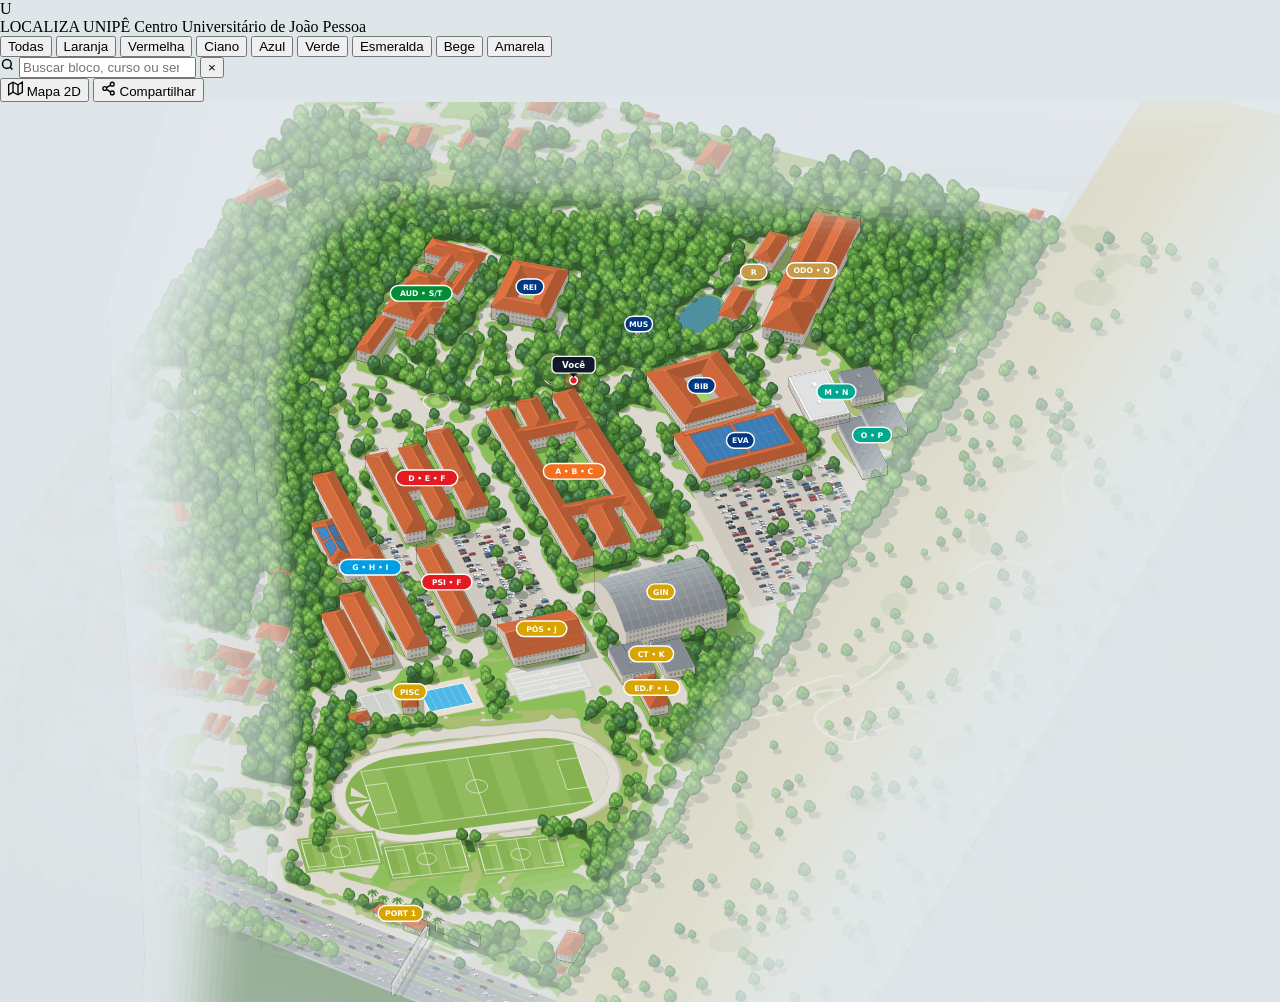
==== index.html @ fadfbc78 "Reverte projeto para versão do commit 97c8631" ====
<!DOCTYPE html>
<html lang="pt-BR">

<head>
  <meta charset="utf-8">
  <meta name="viewport" content="width=device-width,initial-scale=1">
  <title>Mapa do Campus – UNIPÊ</title>
  <link rel="stylesheet" href="style.css">
</head>

<body>
  <header class="topo-header">
    <div class="marca-unipe" id="btn-inicio" role="button" tabindex="0"
      aria-label="Voltar para visão geral do campus UNIPÊ">
      <div class="marca-simbolo">U</div>
      <div class="marca-texto">
        <span class="marca-titulo">LOCALIZA UNIPÊ</span>
        <span class="marca-subtitulo">Centro Universitário de João Pessoa</span>
      </div>
    </div>

    <nav class="abas-quadras" aria-label="Filtrar por Quadras do Campus">
      <button type="button" class="aba-quadra ativa" data-quadra="">Todas</button>
      <button type="button" class="aba-quadra" data-quadra="laranja"><span class="ponto-cor"
          style="background:var(--quadra-laranja)"></span>Laranja</button>
      <button type="button" class="aba-quadra" data-quadra="vermelha"><span class="ponto-cor"
          style="background:var(--quadra-vermelha)"></span>Vermelha</button>
      <button type="button" class="aba-quadra" data-quadra="ciano"><span class="ponto-cor"
          style="background:var(--quadra-ciano)"></span>Ciano</button>
      <button type="button" class="aba-quadra" data-quadra="azul"><span class="ponto-cor"
          style="background:var(--quadra-azul)"></span>Azul</button>
      <button type="button" class="aba-quadra" data-quadra="verde"><span class="ponto-cor"
          style="background:var(--quadra-verde)"></span>Verde</button>
      <button type="button" class="aba-quadra" data-quadra="esmeralda"><span class="ponto-cor"
          style="background:var(--quadra-esmeralda)"></span>Esmeralda</button>
      <button type="button" class="aba-quadra" data-quadra="bege"><span class="ponto-cor"
          style="background:var(--quadra-bege)"></span>Bege</button>
      <button type="button" class="aba-quadra" data-quadra="amarela"><span class="ponto-cor"
          style="background:var(--quadra-amarela)"></span>Amarela</button>
    </nav>

    <div class="acoes-topo">
      <div class="caixa-busca">
        <svg class="icone-busca" width="15" height="15" viewBox="0 0 24 24" fill="none" stroke="currentColor"
          stroke-width="2.4">
          <circle cx="11" cy="11" r="7"></circle>
          <line x1="20" y1="20" x2="16.2" y2="16.2"></line>
        </svg>
        <input type="search" id="input-busca" class="input-busca" placeholder="Buscar bloco, curso ou serviço..."
          autocomplete="off" aria-label="Buscar local no campus">
        <button type="button" id="btn-limpar-busca" class="btn-limpar-busca" aria-label="Limpar busca">&times;</button>
        <div id="resultados-busca" class="resultados-busca" role="listbox"></div>
      </div>

      <button type="button" id="btn-mapa-2d" class="btn-topo secundario" title="Ver Mapa 2D Oficial de Quadras">
        <svg width="15" height="15" viewBox="0 0 24 24" fill="none" stroke="currentColor" stroke-width="2.2">
          <polygon points="1 6 1 22 8 18 16 22 23 18 23 2 16 6 8 2 1 6"></polygon>
          <line x1="8" y1="2" x2="8" y2="18"></line>
          <line x1="16" y1="6" x2="16" y2="22"></line>
        </svg>
        <span>Mapa 2D</span>
      </button>

      <button type="button" id="btn-compartilhar" class="btn-topo" title="Compartilhar localização atual">
        <svg width="15" height="15" viewBox="0 0 24 24" fill="none" stroke="currentColor" stroke-width="2.2">
          <circle cx="18" cy="5" r="3"></circle>
          <circle cx="6" cy="12" r="3"></circle>
          <circle cx="18" cy="19" r="3"></circle>
          <line x1="8.6" y1="13.5" x2="15.4" y2="17.5"></line>
          <line x1="15.4" y1="6.5" x2="8.6" y2="10.5"></line>
        </svg>
        <span>Compartilhar</span>
      </button>
    </div>
  </header>

  <!-- <section class="pesquisa" aria-label="Pesquisa de prédios">
    <label for="busca-predio">Buscar prédio</label>
    <input id="busca-predio" type="search" placeholder="Digite o nome do prédio" autocomplete="off"
      aria-controls="resultados-predios" aria-describedby="estado-pesquisa">
    <ul id="resultados-predios" class="resultados" aria-label="Resultados da pesquisa"></ul>
    <p id="estado-pesquisa" class="estado" role="status"></p>
  </section> -->

  <!-- Feito com IA -->
  <svg id="mapa" xmlns="http://www.w3.org/2000/svg" role="img" aria-label="Mapa ilustrado do campus UNIPÊ"></svg>
  <script src="campus-data.js"></script>
  <script src="campus-map.js"></script>

  <script>
    const svg = document.getElementById('mapa');
    const mapa = CampusMap.render(svg, CAMPUS_DATA, {
      rotacao: 22,
      // predio = { id, nome, quadra, inclui, centro, bbox, el }  (null = clicou fora de qualquer prédio)
      onClick: (predio, evento) => {
        if (!predio) return;                 // aqui o responsável pelo site abre o painel / modal
        console.log('clicou em', predio.id, '→', predio.nome);
        mapa.focar(predio.id, { zoom: 3 });  // opcional: aproxima com animação
      },
      onHover: predio => { svg.setAttribute('aria-label', predio ? predio.nome : 'Mapa ilustrado do campus UNIPÊ'); },
    });
    window.mapa = mapa; // para testar no console: mapa.predios, mapa.focar('biblioteca'), mapa.selecionar('reitoria')
    const busca = document.getElementById('busca-predio');
    const resultados = document.getElementById('resultados-predios');
    const estado = document.getElementById('estado-pesquisa');
    const normalizar = texto => texto.normalize('NFD').replace(/[\u0300-\u036f]/g, '').toLocaleLowerCase('pt-BR').trim();

    busca.addEventListener('input', () => {
      const termo = normalizar(busca.value);
      resultados.replaceChildren();
      estado.textContent = '';
      if (!termo) return;
      const encontrados = mapa.predios.filter(predio => normalizar(predio.nome).includes(termo));
      encontrados.forEach(predio => {
        const item = document.createElement('li');
        const botao = document.createElement('button');
        botao.type = 'button';
        botao.textContent = predio.nome;
        botao.addEventListener('click', () => {
          mapa.selecionar(predio.id);
          mapa.focar(predio.id, { zoom: 3 });
          busca.value = predio.nome;
          resultados.replaceChildren();
          estado.textContent = `${predio.nome} selecionado no mapa.`;
          busca.focus();
        });
        item.appendChild(botao);
        resultados.appendChild(item);
      });
      estado.textContent = encontrados.length ? `${encontrados.length} resultado(s) encontrado(s).` : 'Nenhum prédio encontrado.';
    });
    busca.addEventListener('keydown', evento => {
      if (evento.key === 'Escape') {
        resultados.replaceChildren();
        estado.textContent = '';
      }
    });
  </script>
</body>

</html>
---- style.css ----
html,body{margin:0;height:100%;background:#dfe6ea}
#mapa{width:100vw;height:100vh;display:block;cursor:grab;touch-action:none;user-select:none}
#mapa.arrastando{cursor:grabbing}
/* cada prédio tem UM elemento clicável: <g class="predio" id="predio-biblioteca" data-id data-nome ...> */
#mapa .predio{cursor:pointer;outline:none}
#mapa .hit{fill:transparent;stroke:none}
#mapa .predio:hover .hit,#mapa .predio:focus-visible .hit{fill:rgba(255,255,255,.28);stroke:#fff;stroke-width:1.2;stroke-linejoin:round}
#mapa .predio.ativo .hit{fill:rgba(255,226,120,.38);stroke:#fff;stroke-width:1.6;stroke-linejoin:round}
.pesquisa{position:absolute;z-index:1;top:16px;left:16px;width:min(340px,calc(100vw - 32px));box-sizing:border-box;padding:14px;background:#fff;border-radius:10px;box-shadow:0 3px 14px #0003;font:16px Arial,sans-serif}
.pesquisa label{display:block;font-weight:700;margin-bottom:8px;color:#263b32}
.pesquisa input{box-sizing:border-box;width:100%;padding:10px;border:1px solid #879a90;border-radius:6px;font:inherit}
.pesquisa input:focus-visible,.pesquisa button:focus-visible{outline:3px solid #217a57;outline-offset:2px}
.resultados{list-style:none;padding:0;margin:8px 0 0;max-height:40vh;overflow:auto}
.resultados:empty{display:none}.resultados button{display:block;width:100%;padding:10px;text-align:left;border:0;border-radius:4px;background:#fff;color:#263b32;font:inherit;cursor:pointer}
.resultados button:hover,.resultados button:focus-visible{background:#e7f2ec}.estado{margin:8px 0 0;color:#4b5c53;font-size:14px}.estado:empty{display:none}
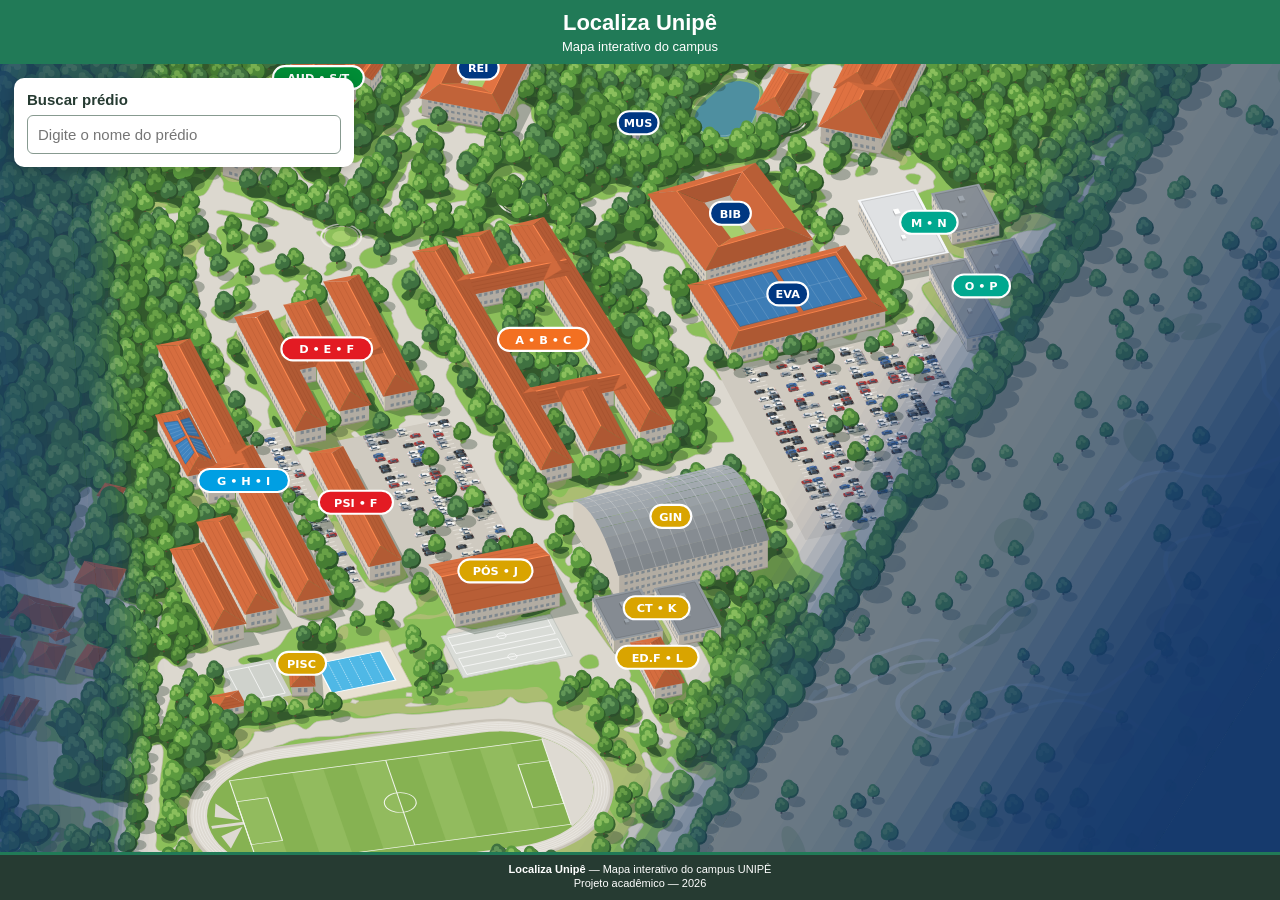
==== commit 40d82b28: "Add files via upload" ====
--- a/index.html
+++ b/index.html
@@ -1,141 +1,46 @@
 <!DOCTYPE html>
 <html lang="pt-BR">
-
 <head>
-  <meta charset="utf-8">
-  <meta name="viewport" content="width=device-width,initial-scale=1">
-  <title>Mapa do Campus – UNIPÊ</title>
+  <meta charset="UTF-8">
+  <meta name="viewport" content="width=device-width, initial-scale=1.0">
+  <meta name="theme-color" content="#217a57">
+  <title>Localiza Unipê — Mapa interativo do campus</title>
   <link rel="stylesheet" href="style.css">
 </head>
-
 <body>
-  <header class="topo-header">
-    <div class="marca-unipe" id="btn-inicio" role="button" tabindex="0"
-      aria-label="Voltar para visão geral do campus UNIPÊ">
-      <div class="marca-simbolo">U</div>
-      <div class="marca-texto">
-        <span class="marca-titulo">LOCALIZA UNIPÊ</span>
-        <span class="marca-subtitulo">Centro Universitário de João Pessoa</span>
-      </div>
-    </div>
-
-    <nav class="abas-quadras" aria-label="Filtrar por Quadras do Campus">
-      <button type="button" class="aba-quadra ativa" data-quadra="">Todas</button>
-      <button type="button" class="aba-quadra" data-quadra="laranja"><span class="ponto-cor"
-          style="background:var(--quadra-laranja)"></span>Laranja</button>
-      <button type="button" class="aba-quadra" data-quadra="vermelha"><span class="ponto-cor"
-          style="background:var(--quadra-vermelha)"></span>Vermelha</button>
-      <button type="button" class="aba-quadra" data-quadra="ciano"><span class="ponto-cor"
-          style="background:var(--quadra-ciano)"></span>Ciano</button>
-      <button type="button" class="aba-quadra" data-quadra="azul"><span class="ponto-cor"
-          style="background:var(--quadra-azul)"></span>Azul</button>
-      <button type="button" class="aba-quadra" data-quadra="verde"><span class="ponto-cor"
-          style="background:var(--quadra-verde)"></span>Verde</button>
-      <button type="button" class="aba-quadra" data-quadra="esmeralda"><span class="ponto-cor"
-          style="background:var(--quadra-esmeralda)"></span>Esmeralda</button>
-      <button type="button" class="aba-quadra" data-quadra="bege"><span class="ponto-cor"
-          style="background:var(--quadra-bege)"></span>Bege</button>
-      <button type="button" class="aba-quadra" data-quadra="amarela"><span class="ponto-cor"
-          style="background:var(--quadra-amarela)"></span>Amarela</button>
-    </nav>
-
-    <div class="acoes-topo">
-      <div class="caixa-busca">
-        <svg class="icone-busca" width="15" height="15" viewBox="0 0 24 24" fill="none" stroke="currentColor"
-          stroke-width="2.4">
-          <circle cx="11" cy="11" r="7"></circle>
-          <line x1="20" y1="20" x2="16.2" y2="16.2"></line>
-        </svg>
-        <input type="search" id="input-busca" class="input-busca" placeholder="Buscar bloco, curso ou serviço..."
-          autocomplete="off" aria-label="Buscar local no campus">
-        <button type="button" id="btn-limpar-busca" class="btn-limpar-busca" aria-label="Limpar busca">&times;</button>
-        <div id="resultados-busca" class="resultados-busca" role="listbox"></div>
-      </div>
-
-      <button type="button" id="btn-mapa-2d" class="btn-topo secundario" title="Ver Mapa 2D Oficial de Quadras">
-        <svg width="15" height="15" viewBox="0 0 24 24" fill="none" stroke="currentColor" stroke-width="2.2">
-          <polygon points="1 6 1 22 8 18 16 22 23 18 23 2 16 6 8 2 1 6"></polygon>
-          <line x1="8" y1="2" x2="8" y2="18"></line>
-          <line x1="16" y1="6" x2="16" y2="22"></line>
-        </svg>
-        <span>Mapa 2D</span>
-      </button>
-
-      <button type="button" id="btn-compartilhar" class="btn-topo" title="Compartilhar localização atual">
-        <svg width="15" height="15" viewBox="0 0 24 24" fill="none" stroke="currentColor" stroke-width="2.2">
-          <circle cx="18" cy="5" r="3"></circle>
-          <circle cx="6" cy="12" r="3"></circle>
-          <circle cx="18" cy="19" r="3"></circle>
-          <line x1="8.6" y1="13.5" x2="15.4" y2="17.5"></line>
-          <line x1="15.4" y1="6.5" x2="8.6" y2="10.5"></line>
-        </svg>
-        <span>Compartilhar</span>
-      </button>
-    </div>
+  <header class="cabecalho">
+    <div><h1>Localiza Unipê</h1><p>Mapa interativo do campus</p></div>
   </header>
 
-  <!-- <section class="pesquisa" aria-label="Pesquisa de prédios">
-    <label for="busca-predio">Buscar prédio</label>
-    <input id="busca-predio" type="search" placeholder="Digite o nome do prédio" autocomplete="off"
-      aria-controls="resultados-predios" aria-describedby="estado-pesquisa">
-    <ul id="resultados-predios" class="resultados" aria-label="Resultados da pesquisa"></ul>
-    <p id="estado-pesquisa" class="estado" role="status"></p>
-  </section> -->
+  <main class="conteudo">
+    <section class="pesquisa" aria-label="Pesquisa de prédios">
+      <label for="busca-predio">Buscar prédio</label>
+      <input id="busca-predio" type="search" placeholder="Digite o nome do prédio" autocomplete="off" aria-controls="resultados-predios" aria-describedby="estado-pesquisa">
+      <ul id="resultados-predios" class="resultados" aria-label="Resultados da pesquisa"></ul>
+      <p id="estado-pesquisa" class="estado" role="status" aria-live="polite"></p>
+    </section>
 
-  <!-- Feito com IA -->
-  <svg id="mapa" xmlns="http://www.w3.org/2000/svg" role="img" aria-label="Mapa ilustrado do campus UNIPÊ"></svg>
+    <div class="area-mapa">
+      <svg id="mapa" xmlns="http://www.w3.org/2000/svg" role="img" aria-label="Mapa ilustrado do campus UNIPÊ"></svg>
+      <aside id="painel-local" class="painel-local" aria-labelledby="local-titulo" hidden>
+        <button id="fechar-painel" class="fechar-painel" type="button" aria-label="Fechar informações">×</button>
+        <span id="local-categoria" class="local-categoria"></span>
+        <h2 id="local-titulo">Informações do local</h2>
+        <p id="local-descricao"></p>
+        <ul id="local-info"></ul>
+      </aside>
+    </div>
+  </main>
+
+  <footer class="rodape">
+    <p><strong>Localiza Unipê</strong> — Mapa interativo do campus UNIPÊ</p>
+    <p>Projeto acadêmico — 2026</p>
+  </footer>
+
+  <!-- Arquivos JavaScript separados do projeto. -->
   <script src="campus-data.js"></script>
   <script src="campus-map.js"></script>
-
-  <script>
-    const svg = document.getElementById('mapa');
-    const mapa = CampusMap.render(svg, CAMPUS_DATA, {
-      rotacao: 22,
-      // predio = { id, nome, quadra, inclui, centro, bbox, el }  (null = clicou fora de qualquer prédio)
-      onClick: (predio, evento) => {
-        if (!predio) return;                 // aqui o responsável pelo site abre o painel / modal
-        console.log('clicou em', predio.id, '→', predio.nome);
-        mapa.focar(predio.id, { zoom: 3 });  // opcional: aproxima com animação
-      },
-      onHover: predio => { svg.setAttribute('aria-label', predio ? predio.nome : 'Mapa ilustrado do campus UNIPÊ'); },
-    });
-    window.mapa = mapa; // para testar no console: mapa.predios, mapa.focar('biblioteca'), mapa.selecionar('reitoria')
-    const busca = document.getElementById('busca-predio');
-    const resultados = document.getElementById('resultados-predios');
-    const estado = document.getElementById('estado-pesquisa');
-    const normalizar = texto => texto.normalize('NFD').replace(/[\u0300-\u036f]/g, '').toLocaleLowerCase('pt-BR').trim();
-
-    busca.addEventListener('input', () => {
-      const termo = normalizar(busca.value);
-      resultados.replaceChildren();
-      estado.textContent = '';
-      if (!termo) return;
-      const encontrados = mapa.predios.filter(predio => normalizar(predio.nome).includes(termo));
-      encontrados.forEach(predio => {
-        const item = document.createElement('li');
-        const botao = document.createElement('button');
-        botao.type = 'button';
-        botao.textContent = predio.nome;
-        botao.addEventListener('click', () => {
-          mapa.selecionar(predio.id);
-          mapa.focar(predio.id, { zoom: 3 });
-          busca.value = predio.nome;
-          resultados.replaceChildren();
-          estado.textContent = `${predio.nome} selecionado no mapa.`;
-          busca.focus();
-        });
-        item.appendChild(botao);
-        resultados.appendChild(item);
-      });
-      estado.textContent = encontrados.length ? `${encontrados.length} resultado(s) encontrado(s).` : 'Nenhum prédio encontrado.';
-    });
-    busca.addEventListener('keydown', evento => {
-      if (evento.key === 'Escape') {
-        resultados.replaceChildren();
-        estado.textContent = '';
-      }
-    });
-  </script>
+  <script src="campus-descricoes.js"></script>
+  <script src="app.js"></script>
 </body>
-
-</html>+</html>
--- a/style.css
+++ b/style.css
@@ -1,16 +1,84 @@
-html,body{margin:0;height:100%;background:#dfe6ea}
-#mapa{width:100vw;height:100vh;display:block;cursor:grab;touch-action:none;user-select:none}
-#mapa.arrastando{cursor:grabbing}
-/* cada prédio tem UM elemento clicável: <g class="predio" id="predio-biblioteca" data-id data-nome ...> */
-#mapa .predio{cursor:pointer;outline:none}
-#mapa .hit{fill:transparent;stroke:none}
-#mapa .predio:hover .hit,#mapa .predio:focus-visible .hit{fill:rgba(255,255,255,.28);stroke:#fff;stroke-width:1.2;stroke-linejoin:round}
-#mapa .predio.ativo .hit{fill:rgba(255,226,120,.38);stroke:#fff;stroke-width:1.6;stroke-linejoin:round}
-.pesquisa{position:absolute;z-index:1;top:16px;left:16px;width:min(340px,calc(100vw - 32px));box-sizing:border-box;padding:14px;background:#fff;border-radius:10px;box-shadow:0 3px 14px #0003;font:16px Arial,sans-serif}
-.pesquisa label{display:block;font-weight:700;margin-bottom:8px;color:#263b32}
-.pesquisa input{box-sizing:border-box;width:100%;padding:10px;border:1px solid #879a90;border-radius:6px;font:inherit}
-.pesquisa input:focus-visible,.pesquisa button:focus-visible{outline:3px solid #217a57;outline-offset:2px}
-.resultados{list-style:none;padding:0;margin:8px 0 0;max-height:40vh;overflow:auto}
-.resultados:empty{display:none}.resultados button{display:block;width:100%;padding:10px;text-align:left;border:0;border-radius:4px;background:#fff;color:#263b32;font:inherit;cursor:pointer}
-.resultados button:hover,.resultados button:focus-visible{background:#e7f2ec}.estado{margin:8px 0 0;color:#4b5c53;font-size:14px}.estado:empty{display:none}
-
+/* Folha de estilo limpa para o Localiza Unipê. */
+:root { color-scheme: light; font-family: Arial, Helvetica, sans-serif; }
+* { box-sizing: border-box; }
+html, body { width: 100%; height: 100%; min-height: 100%; margin: 0; }
+body { display: flex; flex-direction: column; overflow: hidden; background: #163a6d; }
+.cabecalho { flex: 0 0 64px; display: flex; align-items: center; justify-content: center; padding: 6px 16px; background: #217a57; color: #fff; text-align: center; }
+.cabecalho h1 { margin: 0; font-size: 22px; }
+.cabecalho p { margin: 3px 0 0; font-size: 13px; }
+.conteudo { position: relative; flex: 1 1 auto; min-height: 0; }
+.area-mapa { position: absolute; inset: 0; overflow: hidden; background: #163a6d; }
+#mapa { display: block; width: 100%; height: 100%; min-height: 0; cursor: grab; touch-action: none; user-select: none; }
+#mapa.arrastando { cursor: grabbing; }
+#mapa .predio { cursor: pointer; outline: none; }
+#mapa .hit { fill: var(--preenchimento-predio, transparent); stroke: none; transition: fill .18s ease; }
+#mapa .contorno { fill: none; stroke: #fff; stroke-width: var(--largura-contorno, 0); stroke-linejoin: round; pointer-events: none; transition: stroke-width .18s ease; }
+#mapa .predio:hover, #mapa .predio:focus-visible { --largura-contorno: 3.2; --preenchimento-predio: color-mix(in srgb, var(--cor-quadra, #fff) 34%, transparent); }
+#mapa .predio.ativo { --largura-contorno: 4.4; --preenchimento-predio: color-mix(in srgb, var(--cor-quadra, #f37021) 48%, transparent); }
+#mapa .predio.destacado-quadra { --largura-contorno: 3; --preenchimento-predio: color-mix(in srgb, var(--cor-quadra, #003882) 38%, transparent); }
+#mapa .predio.esmaecido, #mapa .rotulo-predio.esmaecido { opacity: .3; }
+#mapa.ocultar-rotulos .rotulo-predio { display: none; }
+.pesquisa { position: absolute; z-index: 5; top: 14px; left: 14px; width: min(340px, calc(100% - 28px)); padding: 13px; border-radius: 10px; background: #fff; color: #263b32; box-shadow: 0 3px 14px #0003; font-size: 15px; }
+.pesquisa label { display: block; margin-bottom: 7px; font-weight: 700; }
+.pesquisa input { display: block; width: 100%; padding: 10px; border: 1px solid #879a90; border-radius: 6px; font: inherit; }
+.pesquisa input:focus-visible, .pesquisa button:focus-visible, .fechar-painel:focus-visible { outline: 3px solid #217a57; outline-offset: 2px; }
+.resultados { max-height: 32vh; margin: 8px 0 0; padding: 0; overflow: auto; list-style: none; }
+.resultados:empty { display: none; }
+.resultados button { display: block; width: 100%; padding: 10px; border: 0; border-radius: 4px; background: #fff; color: #263b32; text-align: left; font: inherit; cursor: pointer; }
+.resultados button:hover { background: #e7f2ec; }
+.estado { margin: 7px 0 0; color: #4b5c53; font-size: 13px; }
+.estado:empty { display: none; }
+.painel-local {
+  position: absolute;
+  z-index: 8;
+  left: 12px;
+  top: 12px;
+  width: min(340px, calc(100% - 24px));
+  max-height: min(62vh, 470px);
+  overflow: auto;
+  padding: 18px;
+  border: 1px solid #dce7df;
+  border-left: 5px solid var(--cor-setor, #217a57);
+  border-radius: 12px;
+  background: #fff;
+  color: #263b32;
+  box-shadow: 0 8px 28px #0004;
+  animation: painel-entrada .16s ease-out;
+}
+.painel-local[hidden] { display: none; }
+.painel-local.painel-direita::before,
+.painel-local.painel-esquerda::before {
+  content: "";
+  position: absolute;
+  top: 28px;
+  width: 0;
+  height: 0;
+  border-top: 9px solid transparent;
+  border-bottom: 9px solid transparent;
+}
+.painel-local.painel-direita::before {
+  left: -10px;
+  border-right: 10px solid #fff;
+}
+.painel-local.painel-esquerda::before {
+  right: -10px;
+  border-left: 10px solid #fff;
+}
+@keyframes painel-entrada {
+  from { opacity: 0; transform: translateY(5px) scale(.98); }
+  to { opacity: 1; transform: translateY(0) scale(1); }
+}
+.fechar-painel { float: right; width: 34px; height: 34px; border: 0; border-radius: 50%; background: #217a57; color: white; font-size: 23px; line-height: 1; cursor: pointer; }
+.local-categoria { display: block; margin: 5px 42px 8px 0; color: #217a57; font-size: 13px; font-weight: 700; }
+.painel-local h2 { clear: both; margin: 8px 0; font-size: 21px; }
+.painel-local p { line-height: 1.55; }
+.painel-local ul { padding-left: 20px; line-height: 1.65; }
+.rodape { flex: 0 0 auto; min-height: 48px; padding: 6px 12px; border-top: 3px solid #217a57; background: #263b32; color: #fff; text-align: center; font-size: 11px; }
+.rodape p { margin: 2px 0; }
+@media (max-width: 600px) {
+  .cabecalho { flex-basis: 58px; }
+  .cabecalho h1 { font-size: 19px; }
+  .pesquisa { top: 9px; left: 9px; width: min(300px, calc(100% - 18px)); padding: 10px; }
+  .painel-local { width: min(300px, calc(100% - 18px)); max-height: min(55vh, 360px); padding: 14px; }
+  .rodape { font-size: 10px; }
+}
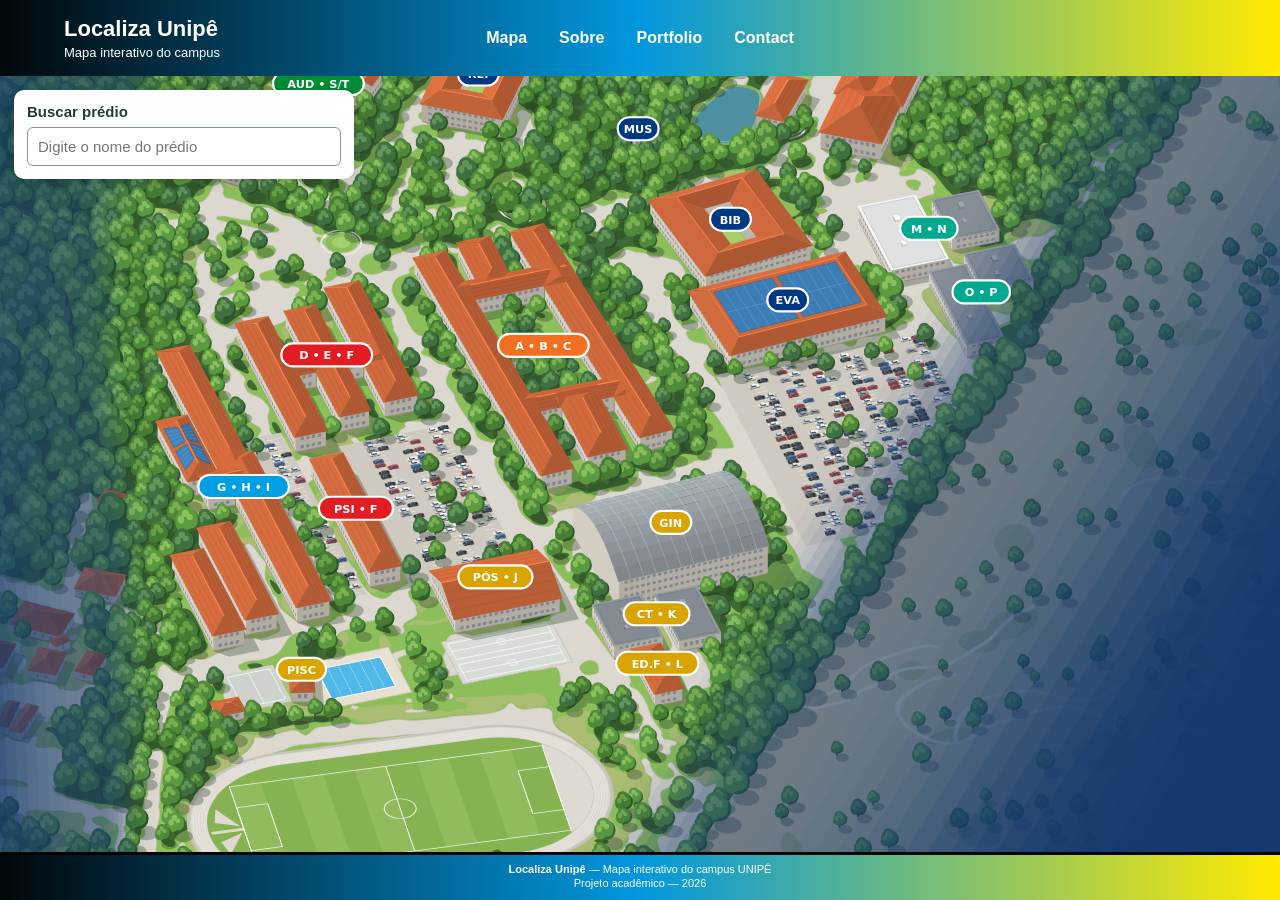
==== commit 85619653: "cabecalho-main" ====
--- a/index.html
+++ b/index.html
@@ -1,5 +1,6 @@
 <!DOCTYPE html>
 <html lang="pt-BR">
+
 <head>
   <meta charset="UTF-8">
   <meta name="viewport" content="width=device-width, initial-scale=1.0">
@@ -7,15 +8,32 @@
   <title>Localiza Unipê — Mapa interativo do campus</title>
   <link rel="stylesheet" href="style.css">
 </head>
+
 <body>
+
+  <!--Cabeçalho do site com título e subtítulo -->
   <header class="cabecalho">
-    <div><h1>Localiza Unipê</h1><p>Mapa interativo do campus</p></div>
+    <div class="marca">
+      <h1>Localiza Unipê</h1>
+      <p>Mapa interativo do campus</p>
+    </div>
+
+    <!-- <Nav> Navegação principal. -->
+    <nav>
+      <ul class="nav-links">
+        <li><a href="#">Mapa</a></li>
+        <li><a href="#">Sobre</a></li>
+        <li><a href="#">Portfolio</a></li>
+        <li><a href="#">Contact</a></li>
+      </ul>
+    </nav>
   </header>
 
   <main class="conteudo">
     <section class="pesquisa" aria-label="Pesquisa de prédios">
       <label for="busca-predio">Buscar prédio</label>
-      <input id="busca-predio" type="search" placeholder="Digite o nome do prédio" autocomplete="off" aria-controls="resultados-predios" aria-describedby="estado-pesquisa">
+      <input id="busca-predio" type="search" placeholder="Digite o nome do prédio" autocomplete="off"
+        aria-controls="resultados-predios" aria-describedby="estado-pesquisa">
       <ul id="resultados-predios" class="resultados" aria-label="Resultados da pesquisa"></ul>
       <p id="estado-pesquisa" class="estado" role="status" aria-live="polite"></p>
     </section>
@@ -43,4 +61,5 @@
   <script src="campus-descricoes.js"></script>
   <script src="app.js"></script>
 </body>
-</html>
+
+</html>
--- a/style.css
+++ b/style.css
@@ -1,33 +1,228 @@
 /* Folha de estilo limpa para o Localiza Unipê. */
-:root { color-scheme: light; font-family: Arial, Helvetica, sans-serif; }
-* { box-sizing: border-box; }
-html, body { width: 100%; height: 100%; min-height: 100%; margin: 0; }
-body { display: flex; flex-direction: column; overflow: hidden; background: #163a6d; }
-.cabecalho { flex: 0 0 64px; display: flex; align-items: center; justify-content: center; padding: 6px 16px; background: #217a57; color: #fff; text-align: center; }
-.cabecalho h1 { margin: 0; font-size: 22px; }
-.cabecalho p { margin: 3px 0 0; font-size: 13px; }
-.conteudo { position: relative; flex: 1 1 auto; min-height: 0; }
-.area-mapa { position: absolute; inset: 0; overflow: hidden; background: #163a6d; }
-#mapa { display: block; width: 100%; height: 100%; min-height: 0; cursor: grab; touch-action: none; user-select: none; }
-#mapa.arrastando { cursor: grabbing; }
-#mapa .predio { cursor: pointer; outline: none; }
-#mapa .hit { fill: var(--preenchimento-predio, transparent); stroke: none; transition: fill .18s ease; }
-#mapa .contorno { fill: none; stroke: #fff; stroke-width: var(--largura-contorno, 0); stroke-linejoin: round; pointer-events: none; transition: stroke-width .18s ease; }
-#mapa .predio:hover, #mapa .predio:focus-visible { --largura-contorno: 3.2; --preenchimento-predio: color-mix(in srgb, var(--cor-quadra, #fff) 34%, transparent); }
-#mapa .predio.ativo { --largura-contorno: 4.4; --preenchimento-predio: color-mix(in srgb, var(--cor-quadra, #f37021) 48%, transparent); }
-#mapa .predio.destacado-quadra { --largura-contorno: 3; --preenchimento-predio: color-mix(in srgb, var(--cor-quadra, #003882) 38%, transparent); }
-#mapa .predio.esmaecido, #mapa .rotulo-predio.esmaecido { opacity: .3; }
-#mapa.ocultar-rotulos .rotulo-predio { display: none; }
-.pesquisa { position: absolute; z-index: 5; top: 14px; left: 14px; width: min(340px, calc(100% - 28px)); padding: 13px; border-radius: 10px; background: #fff; color: #263b32; box-shadow: 0 3px 14px #0003; font-size: 15px; }
-.pesquisa label { display: block; margin-bottom: 7px; font-weight: 700; }
-.pesquisa input { display: block; width: 100%; padding: 10px; border: 1px solid #879a90; border-radius: 6px; font: inherit; }
-.pesquisa input:focus-visible, .pesquisa button:focus-visible, .fechar-painel:focus-visible { outline: 3px solid #217a57; outline-offset: 2px; }
-.resultados { max-height: 32vh; margin: 8px 0 0; padding: 0; overflow: auto; list-style: none; }
-.resultados:empty { display: none; }
-.resultados button { display: block; width: 100%; padding: 10px; border: 0; border-radius: 4px; background: #fff; color: #263b32; text-align: left; font: inherit; cursor: pointer; }
-.resultados button:hover { background: #e7f2ec; }
-.estado { margin: 7px 0 0; color: #4b5c53; font-size: 13px; }
-.estado:empty { display: none; }
+:root {
+  color-scheme: light;
+  font-family: Arial, Helvetica, sans-serif;
+}
+
+* {
+  box-sizing: border-box;
+}
+
+html,
+body {
+  width: 100%;
+  height: 100%;
+  min-height: 100%;
+  margin: 0;
+}
+
+body {
+  display: flex;
+  flex-direction: column;
+  overflow: hidden;
+  background: #163a6d;
+}
+
+.cabecalho {
+  width: 100%;
+  flex: 0 0 auto;
+  min-height: 72px;
+  padding: 1rem 5%;
+  background: linear-gradient(90deg, #02070A, #0297DE, #FFEA00);
+  color: #fff;
+
+  /* 3 colunas: esquerda flexível | centro do tamanho do menu | direita flexível */
+  display: grid;
+  grid-template-columns: 1fr auto 1fr;
+  align-items: center;
+}
+
+.marca {
+  text-align: left;
+}
+
+.cabecalho h1 {
+  margin: 0;
+  font-size: 22px;
+}
+
+.cabecalho p {
+  margin: 3px 0 0;
+  font-size: 13px;
+}
+
+.nav-links {
+  list-style: none;
+  /* remove as bolinhas */
+  margin: 0;
+  padding: 0;
+  /* remove o recuo padrão da lista */
+  display: flex;
+  gap: 2rem;
+  /* espaço entre os links */
+}
+
+.nav-links a {
+  color: #fff;
+  text-decoration: none;
+  font-weight: 600;
+  padding-bottom: 4px;
+  border-bottom: 2px solid transparent;
+  transition: border-color .2s;
+}
+
+.nav-links a:hover {
+  border-bottom-color: #fff;
+  /* sublinhado só ao passar o mouse */
+}
+
+.conteudo {
+  position: relative;
+  flex: 1 1 auto;
+  min-height: 0;
+}
+
+.area-mapa {
+  position: absolute;
+  inset: 0;
+  overflow: hidden;
+  background: #163a6d;
+}
+
+#mapa {
+  display: block;
+  width: 100%;
+  height: 100%;
+  min-height: 0;
+  cursor: grab;
+  touch-action: none;
+  user-select: none;
+}
+
+#mapa.arrastando {
+  cursor: grabbing;
+}
+
+#mapa .predio {
+  cursor: pointer;
+  outline: none;
+}
+
+#mapa .hit {
+  fill: var(--preenchimento-predio, transparent);
+  stroke: none;
+  transition: fill .18s ease;
+}
+
+#mapa .contorno {
+  fill: none;
+  stroke: #fff;
+  stroke-width: var(--largura-contorno, 0);
+  stroke-linejoin: round;
+  pointer-events: none;
+  transition: stroke-width .18s ease;
+}
+
+#mapa .predio:hover,
+#mapa .predio:focus-visible {
+  --largura-contorno: 3.2;
+  --preenchimento-predio: color-mix(in srgb, var(--cor-quadra, #fff) 34%, transparent);
+}
+
+#mapa .predio.ativo {
+  --largura-contorno: 4.4;
+  --preenchimento-predio: color-mix(in srgb, var(--cor-quadra, #f37021) 48%, transparent);
+}
+
+#mapa .predio.destacado-quadra {
+  --largura-contorno: 3;
+  --preenchimento-predio: color-mix(in srgb, var(--cor-quadra, #003882) 38%, transparent);
+}
+
+#mapa .predio.esmaecido,
+#mapa .rotulo-predio.esmaecido {
+  opacity: .3;
+}
+
+#mapa.ocultar-rotulos .rotulo-predio {
+  display: none;
+}
+
+.pesquisa {
+  position: absolute;
+  z-index: 5;
+  top: 14px;
+  left: 14px;
+  width: min(340px, calc(100% - 28px));
+  padding: 13px;
+  border-radius: 10px;
+  background: #fff;
+  color: #263b32;
+  box-shadow: 0 3px 14px #0003;
+  font-size: 15px;
+}
+
+.pesquisa label {
+  display: block;
+  margin-bottom: 7px;
+  font-weight: 700;
+}
+
+.pesquisa input {
+  display: block;
+  width: 100%;
+  padding: 10px;
+  border: 1px solid #879a90;
+  border-radius: 6px;
+  font: inherit;
+}
+
+.pesquisa input:focus-visible,
+.pesquisa button:focus-visible,
+.fechar-painel:focus-visible {
+  outline: 3px solid #217a57;
+  outline-offset: 2px;
+}
+
+.resultados {
+  max-height: 32vh;
+  margin: 8px 0 0;
+  padding: 0;
+  overflow: auto;
+  list-style: none;
+}
+
+.resultados:empty {
+  display: none;
+}
+
+.resultados button {
+  display: block;
+  width: 100%;
+  padding: 10px;
+  border: 0;
+  border-radius: 4px;
+  background: #fff;
+  color: #263b32;
+  text-align: left;
+  font: inherit;
+  cursor: pointer;
+}
+
+.resultados button:hover {
+  background: #e7f2ec;
+}
+
+.estado {
+  margin: 7px 0 0;
+  color: #4b5c53;
+  font-size: 13px;
+}
+
+.estado:empty {
+  display: none;
+}
+
 .painel-local {
   position: absolute;
   z-index: 8;
@@ -45,7 +240,11 @@
   box-shadow: 0 8px 28px #0004;
   animation: painel-entrada .16s ease-out;
 }
-.painel-local[hidden] { display: none; }
+
+.painel-local[hidden] {
+  display: none;
+}
+
 .painel-local.painel-direita::before,
 .painel-local.painel-esquerda::before {
   content: "";
@@ -56,29 +255,103 @@
   border-top: 9px solid transparent;
   border-bottom: 9px solid transparent;
 }
+
 .painel-local.painel-direita::before {
   left: -10px;
   border-right: 10px solid #fff;
 }
+
 .painel-local.painel-esquerda::before {
   right: -10px;
   border-left: 10px solid #fff;
 }
+
 @keyframes painel-entrada {
-  from { opacity: 0; transform: translateY(5px) scale(.98); }
-  to { opacity: 1; transform: translateY(0) scale(1); }
-}
-.fechar-painel { float: right; width: 34px; height: 34px; border: 0; border-radius: 50%; background: #217a57; color: white; font-size: 23px; line-height: 1; cursor: pointer; }
-.local-categoria { display: block; margin: 5px 42px 8px 0; color: #217a57; font-size: 13px; font-weight: 700; }
-.painel-local h2 { clear: both; margin: 8px 0; font-size: 21px; }
-.painel-local p { line-height: 1.55; }
-.painel-local ul { padding-left: 20px; line-height: 1.65; }
-.rodape { flex: 0 0 auto; min-height: 48px; padding: 6px 12px; border-top: 3px solid #217a57; background: #263b32; color: #fff; text-align: center; font-size: 11px; }
-.rodape p { margin: 2px 0; }
+  from {
+    opacity: 0;
+    transform: translateY(5px) scale(.98);
+  }
+
+  to {
+    opacity: 1;
+    transform: translateY(0) scale(1);
+  }
+}
+
+.fechar-painel {
+  float: right;
+  width: 34px;
+  height: 34px;
+  border: 0;
+  border-radius: 50%;
+  background: #217a57;
+  color: white;
+  font-size: 23px;
+  line-height: 1;
+  cursor: pointer;
+}
+
+.local-categoria {
+  display: block;
+  margin: 5px 42px 8px 0;
+  color: #217a57;
+  font-size: 13px;
+  font-weight: 700;
+}
+
+.painel-local h2 {
+  clear: both;
+  margin: 8px 0;
+  font-size: 21px;
+}
+
+.painel-local p {
+  line-height: 1.55;
+}
+
+.painel-local ul {
+  padding-left: 20px;
+  line-height: 1.65;
+}
+
+.rodape {
+  flex: 0 0 auto;
+  min-height: 48px;
+  padding: 6px 12px;
+  border-top: 3px solid #040404;
+  background: linear-gradient(90deg, #02070A, #0297DE, #FFEA00);
+  color: #fff;
+  text-align: center;
+  font-size: 11px;
+}
+
+.rodape p {
+  margin: 2px 0;
+}
+
 @media (max-width: 600px) {
-  .cabecalho { flex-basis: 58px; }
-  .cabecalho h1 { font-size: 19px; }
-  .pesquisa { top: 9px; left: 9px; width: min(300px, calc(100% - 18px)); padding: 10px; }
-  .painel-local { width: min(300px, calc(100% - 18px)); max-height: min(55vh, 360px); padding: 14px; }
-  .rodape { font-size: 10px; }
-}
+  .cabecalho {
+    flex-basis: 58px;
+  }
+
+  .cabecalho h1 {
+    font-size: 19px;
+  }
+
+  .pesquisa {
+    top: 9px;
+    left: 9px;
+    width: min(300px, calc(100% - 18px));
+    padding: 10px;
+  }
+
+  .painel-local {
+    width: min(300px, calc(100% - 18px));
+    max-height: min(55vh, 360px);
+    padding: 14px;
+  }
+
+  .rodape {
+    font-size: 10px;
+  }
+}
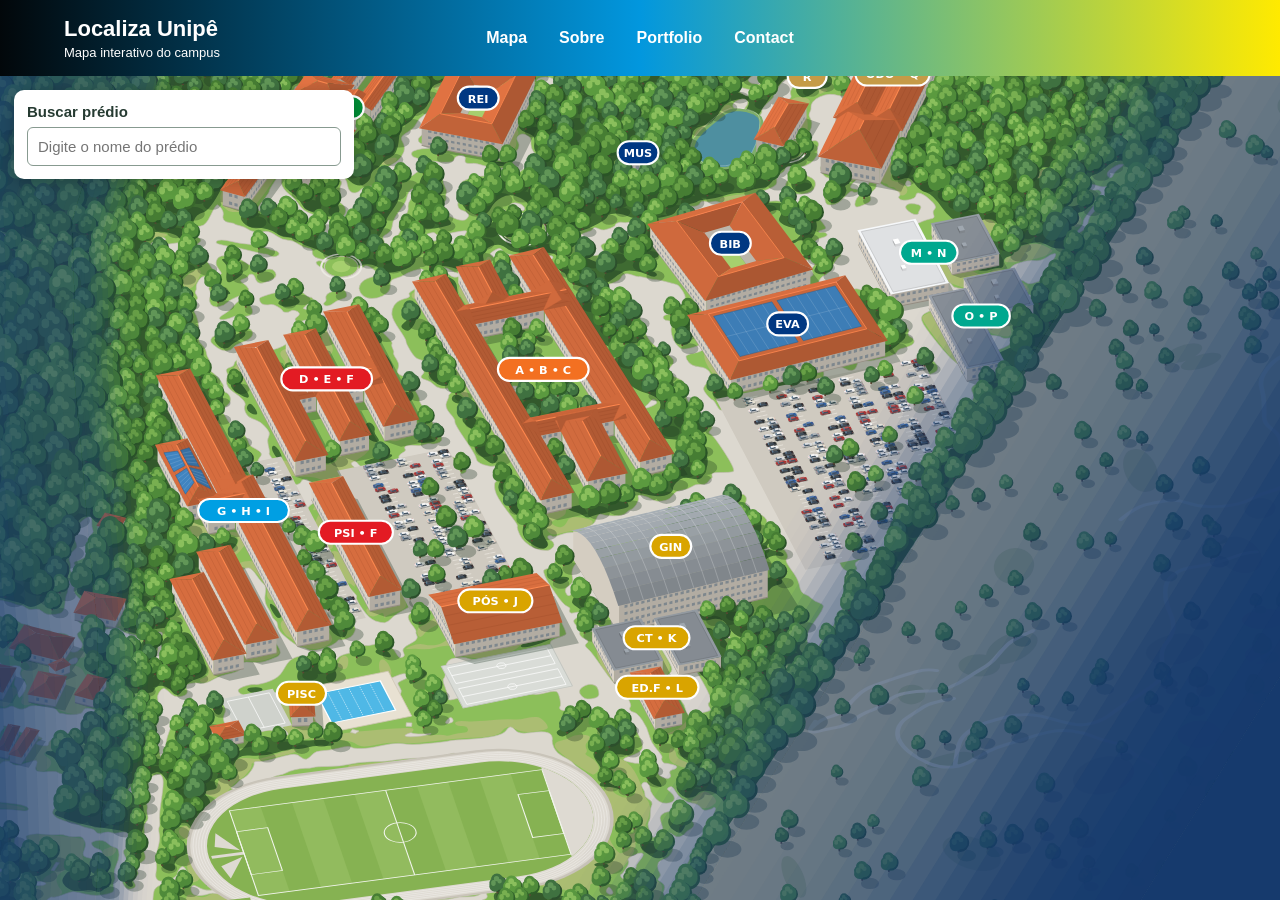
==== commit 0bac6672: "remoção-rodape" ====
--- a/index.html
+++ b/index.html
@@ -41,20 +41,29 @@
     <div class="area-mapa">
       <svg id="mapa" xmlns="http://www.w3.org/2000/svg" role="img" aria-label="Mapa ilustrado do campus UNIPÊ"></svg>
       <aside id="painel-local" class="painel-local" aria-labelledby="local-titulo" hidden>
-        <button id="fechar-painel" class="fechar-painel" type="button" aria-label="Fechar informações">×</button>
-        <span id="local-categoria" class="local-categoria"></span>
-        <h2 id="local-titulo">Informações do local</h2>
-        <p id="local-descricao"></p>
-        <ul id="local-info"></ul>
+        <div class="painel-cabecalho">
+          <button id="fechar-painel" class="fechar-painel" type="button" aria-label="Fechar informações">×</button>
+          <span id="local-categoria" class="local-categoria"></span>
+          <h2 id="local-titulo">Informações do local</h2>
+          <p class="local-endereco">⌖ Rod. BR-230, Km 22 — Água Fria, João Pessoa - PB</p>
+        </div>
+        <figure class="local-figura">
+          <img id="local-imagem" alt="">
+          <figcaption id="local-legenda"></figcaption>
+        </figure>
+        <div class="painel-conteudo">
+          <div class="local-acoes">
+            <a id="local-maps" target="_blank" rel="noopener noreferrer">↗ Google Maps</a>
+          </div>
+          <section><h3>Sobre o local</h3><p id="local-descricao"></p></section>
+          <section id="secao-setores"><h3>Blocos, setores e serviços</h3><ul id="local-setores" class="local-etiquetas"></ul></section>
+          <section id="secao-cursos"><h3>Cursos e áreas atendidas</h3><p id="local-cursos"></p></section>
+          <section id="secao-horario"><h3>Horário de funcionamento</h3><p id="local-horario"></p></section>
+        </div>
       </aside>
     </div>
   </main>
-
-  <footer class="rodape">
-    <p><strong>Localiza Unipê</strong> — Mapa interativo do campus UNIPÊ</p>
-    <p>Projeto acadêmico — 2026</p>
-  </footer>
-
+  
   <!-- Arquivos JavaScript separados do projeto. -->
   <script src="campus-data.js"></script>
   <script src="campus-map.js"></script>
@@ -62,4 +71,4 @@
   <script src="app.js"></script>
 </body>
 
-</html>+</html>
--- a/style.css
+++ b/style.css
@@ -224,110 +224,40 @@
 }
 
 .painel-local {
-  position: absolute;
-  z-index: 8;
-  left: 12px;
-  top: 12px;
-  width: min(340px, calc(100% - 24px));
-  max-height: min(62vh, 470px);
-  overflow: auto;
-  padding: 18px;
-  border: 1px solid #dce7df;
-  border-left: 5px solid var(--cor-setor, #217a57);
-  border-radius: 12px;
-  background: #fff;
-  color: #263b32;
-  box-shadow: 0 8px 28px #0004;
-  animation: painel-entrada .16s ease-out;
-}
-
-.painel-local[hidden] {
-  display: none;
-}
-
-.painel-local.painel-direita::before,
-.painel-local.painel-esquerda::before {
-  content: "";
-  position: absolute;
-  top: 28px;
-  width: 0;
-  height: 0;
-  border-top: 9px solid transparent;
-  border-bottom: 9px solid transparent;
-}
-
-.painel-local.painel-direita::before {
-  left: -10px;
-  border-right: 10px solid #fff;
-}
-
-.painel-local.painel-esquerda::before {
-  right: -10px;
-  border-left: 10px solid #fff;
-}
-
-@keyframes painel-entrada {
-  from {
-    opacity: 0;
-    transform: translateY(5px) scale(.98);
-  }
-
-  to {
-    opacity: 1;
-    transform: translateY(0) scale(1);
-  }
-}
-
+  position: absolute; z-index: 8; inset: 0 0 0 auto;
+  width: min(420px, 100%); overflow-y: auto;
+  background: #fff; color: #17243a; box-shadow: -6px 0 24px #0003;
+  animation: painel-entrada .2s ease-out;
+}
+.painel-local[hidden], .painel-local [hidden] { display: none; }
+@keyframes painel-entrada { from { transform: translateX(24px); opacity: 0; } to { transform: translateX(0); opacity: 1; } }
+.painel-cabecalho { padding: 18px 18px 14px; }
 .fechar-painel {
-  float: right;
-  width: 34px;
-  height: 34px;
-  border: 0;
-  border-radius: 50%;
-  background: #217a57;
-  color: white;
-  font-size: 23px;
-  line-height: 1;
-  cursor: pointer;
-}
-
+  float: right; width: 34px; height: 34px; border: 0; border-radius: 5px;
+  background: #10315d; color: #fff; font-size: 22px; cursor: pointer;
+}
 .local-categoria {
-  display: block;
-  margin: 5px 42px 8px 0;
-  color: #217a57;
-  font-size: 13px;
-  font-weight: 700;
-}
-
-.painel-local h2 {
-  clear: both;
-  margin: 8px 0;
-  font-size: 21px;
-}
-
-.painel-local p {
-  line-height: 1.55;
-}
-
-.painel-local ul {
-  padding-left: 20px;
-  line-height: 1.65;
-}
-
-.rodape {
-  flex: 0 0 auto;
-  min-height: 48px;
-  padding: 6px 12px;
-  border-top: 3px solid #040404;
-  background: linear-gradient(90deg, #02070A, #0297DE, #FFEA00);
-  color: #fff;
-  text-align: center;
-  font-size: 11px;
-}
-
-.rodape p {
-  margin: 2px 0;
-}
+  display: inline-block; max-width: calc(100% - 45px); padding: 4px 8px; border-radius: 4px;
+  color: #fff; font-size: 11px; font-weight: 700; text-transform: uppercase;
+}
+.painel-local h2 { margin: 9px 40px 5px 0; color: #10315d; font-size: 20px; line-height: 1.2; }
+.local-endereco { margin: 0; color: #58677f; font-size: 13px; line-height: 1.4; }
+.local-figura { margin: 0; background: #eef2f7; }
+.local-figura img { display: block; width: 100%; height: 200px; object-fit: cover; background: #e2e8d8; }
+.local-figura figcaption { padding: 9px 18px; color: #355379; font-size: 13px; }
+.painel-conteudo { padding: 16px 18px 24px; }
+.local-acoes { display: flex; justify-content: center; }
+.local-acoes a {
+  width: min(100%, 220px); padding: 11px 8px; border: 1px solid #10315d; border-radius: 5px;
+  font: inherit; font-size: 12px; font-weight: 700; text-align: center; text-decoration: none; cursor: pointer;
+}
+.local-acoes a { background: #fff; color: #10315d; }
+.local-acoes :focus-visible { outline: 3px solid #217a57; outline-offset: 2px; }
+.painel-conteudo section { margin-top: 20px; }
+.painel-conteudo h3 { margin: 0 0 7px; color: #10315d; font-size: 12px; letter-spacing: .03em; text-transform: uppercase; }
+.painel-conteudo section p { margin: 0; font-size: 14px; line-height: 1.55; }
+.local-etiquetas { display: flex; flex-wrap: wrap; gap: 6px; margin: 0; padding: 0; list-style: none; }
+.local-etiquetas li { padding: 5px 8px; border: 1px solid #d8e0eb; border-radius: 4px; background: #f2f5f9; font-size: 13px; }
 
 @media (max-width: 600px) {
   .cabecalho {
@@ -345,13 +275,10 @@
     padding: 10px;
   }
 
-  .painel-local {
-    width: min(300px, calc(100% - 18px));
-    max-height: min(55vh, 360px);
-    padding: 14px;
-  }
+  .painel-local { inset: auto 0 0; width: 100%; max-height: 72%; border-radius: 14px 14px 0 0; }
+  .local-figura img { height: 145px; }
 
   .rodape {
     font-size: 10px;
   }
-}+}
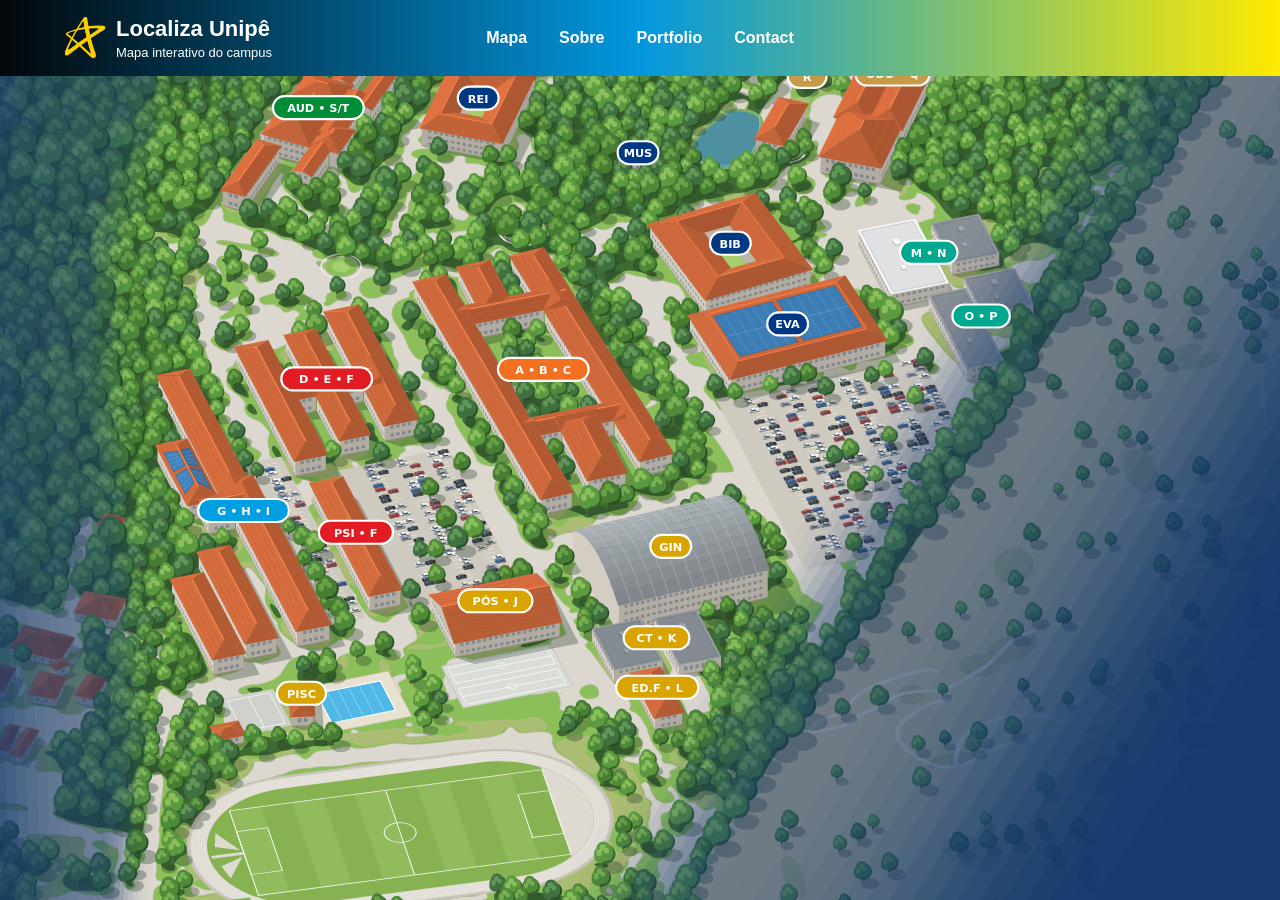
==== commit d0843447: "Atualiza cabeçalho e simplifica interface do mapa" ====
--- a/index.html
+++ b/index.html
@@ -10,12 +10,20 @@
 </head>
 
 <body>
+  <svg class="filtro-logo" xmlns="http://www.w3.org/2000/svg" aria-hidden="true" focusable="false">
+    <filter id="logo-transparente" color-interpolation-filters="sRGB">
+      <feColorMatrix type="matrix" values="0 0 0 0 1  0 0 0 0 0.8  0 0 0 0 0  0 0 -1 0 1" />
+    </filter>
+  </svg>
 
   <!--Cabeçalho do site com título e subtítulo -->
   <header class="cabecalho">
     <div class="marca">
-      <h1>Localiza Unipê</h1>
-      <p>Mapa interativo do campus</p>
+      <span class="marca-logo-area"><img class="marca-logo" src="logo-localiza.png" alt=""></span>
+      <div>
+        <h1>Localiza Unipê</h1>
+        <p>Mapa interativo do campus</p>
+      </div>
     </div>
 
     <!-- <Nav> Navegação principal. -->
@@ -30,13 +38,7 @@
   </header>
 
   <main class="conteudo">
-    <section class="pesquisa" aria-label="Pesquisa de prédios">
-      <label for="busca-predio">Buscar prédio</label>
-      <input id="busca-predio" type="search" placeholder="Digite o nome do prédio" autocomplete="off"
-        aria-controls="resultados-predios" aria-describedby="estado-pesquisa">
-      <ul id="resultados-predios" class="resultados" aria-label="Resultados da pesquisa"></ul>
-      <p id="estado-pesquisa" class="estado" role="status" aria-live="polite"></p>
-    </section>
+    <p id="estado-mapa" class="estado-mapa" role="alert"></p>
 
     <div class="area-mapa">
       <svg id="mapa" xmlns="http://www.w3.org/2000/svg" role="img" aria-label="Mapa ilustrado do campus UNIPÊ"></svg>
@@ -63,7 +65,7 @@
       </aside>
     </div>
   </main>
-  
+
   <!-- Arquivos JavaScript separados do projeto. -->
   <script src="campus-data.js"></script>
   <script src="campus-map.js"></script>
--- a/style.css
+++ b/style.css
@@ -38,7 +38,36 @@
 }
 
 .marca {
+  display: flex;
+  align-items: center;
+  gap: 10px;
   text-align: left;
+}
+
+.filtro-logo {
+  position: absolute;
+  width: 0;
+  height: 0;
+}
+
+.marca-logo-area {
+  display: flex;
+  align-items: center;
+  justify-content: center;
+  flex: 0 0 auto;
+  width: 42px;
+  height: 42px;
+  overflow: hidden;
+}
+
+.marca-logo {
+  display: block;
+  flex: 0 0 auto;
+  max-width: none;
+  width: 48px;
+  height: 48px;
+  object-fit: contain;
+  filter: url(#logo-transparente);
 }
 
 .cabecalho h1 {
@@ -148,81 +177,22 @@
   display: none;
 }
 
-.pesquisa {
+.estado-mapa:not(:empty) {
   position: absolute;
   z-index: 5;
   top: 14px;
   left: 14px;
-  width: min(340px, calc(100% - 28px));
-  padding: 13px;
-  border-radius: 10px;
+  margin: 0;
+  padding: 12px;
+  border-radius: 6px;
   background: #fff;
   color: #263b32;
-  box-shadow: 0 3px 14px #0003;
-  font-size: 15px;
-}
-
-.pesquisa label {
-  display: block;
-  margin-bottom: 7px;
-  font-weight: 700;
-}
-
-.pesquisa input {
-  display: block;
-  width: 100%;
-  padding: 10px;
-  border: 1px solid #879a90;
-  border-radius: 6px;
-  font: inherit;
-}
-
-.pesquisa input:focus-visible,
-.pesquisa button:focus-visible,
+}
+
 .fechar-painel:focus-visible {
   outline: 3px solid #217a57;
   outline-offset: 2px;
 }
-
-.resultados {
-  max-height: 32vh;
-  margin: 8px 0 0;
-  padding: 0;
-  overflow: auto;
-  list-style: none;
-}
-
-.resultados:empty {
-  display: none;
-}
-
-.resultados button {
-  display: block;
-  width: 100%;
-  padding: 10px;
-  border: 0;
-  border-radius: 4px;
-  background: #fff;
-  color: #263b32;
-  text-align: left;
-  font: inherit;
-  cursor: pointer;
-}
-
-.resultados button:hover {
-  background: #e7f2ec;
-}
-
-.estado {
-  margin: 7px 0 0;
-  color: #4b5c53;
-  font-size: 13px;
-}
-
-.estado:empty {
-  display: none;
-}
-
 .painel-local {
   position: absolute; z-index: 8; inset: 0 0 0 auto;
   width: min(420px, 100%); overflow-y: auto;
@@ -268,17 +238,7 @@
     font-size: 19px;
   }
 
-  .pesquisa {
-    top: 9px;
-    left: 9px;
-    width: min(300px, calc(100% - 18px));
-    padding: 10px;
-  }
-
-  .painel-local { inset: auto 0 0; width: 100%; max-height: 72%; border-radius: 14px 14px 0 0; }
+.painel-local { inset: auto 0 0; width: 100%; max-height: 72%; border-radius: 14px 14px 0 0; }
   .local-figura img { height: 145px; }
 
-  .rodape {
-    font-size: 10px;
-  }
-}
+}
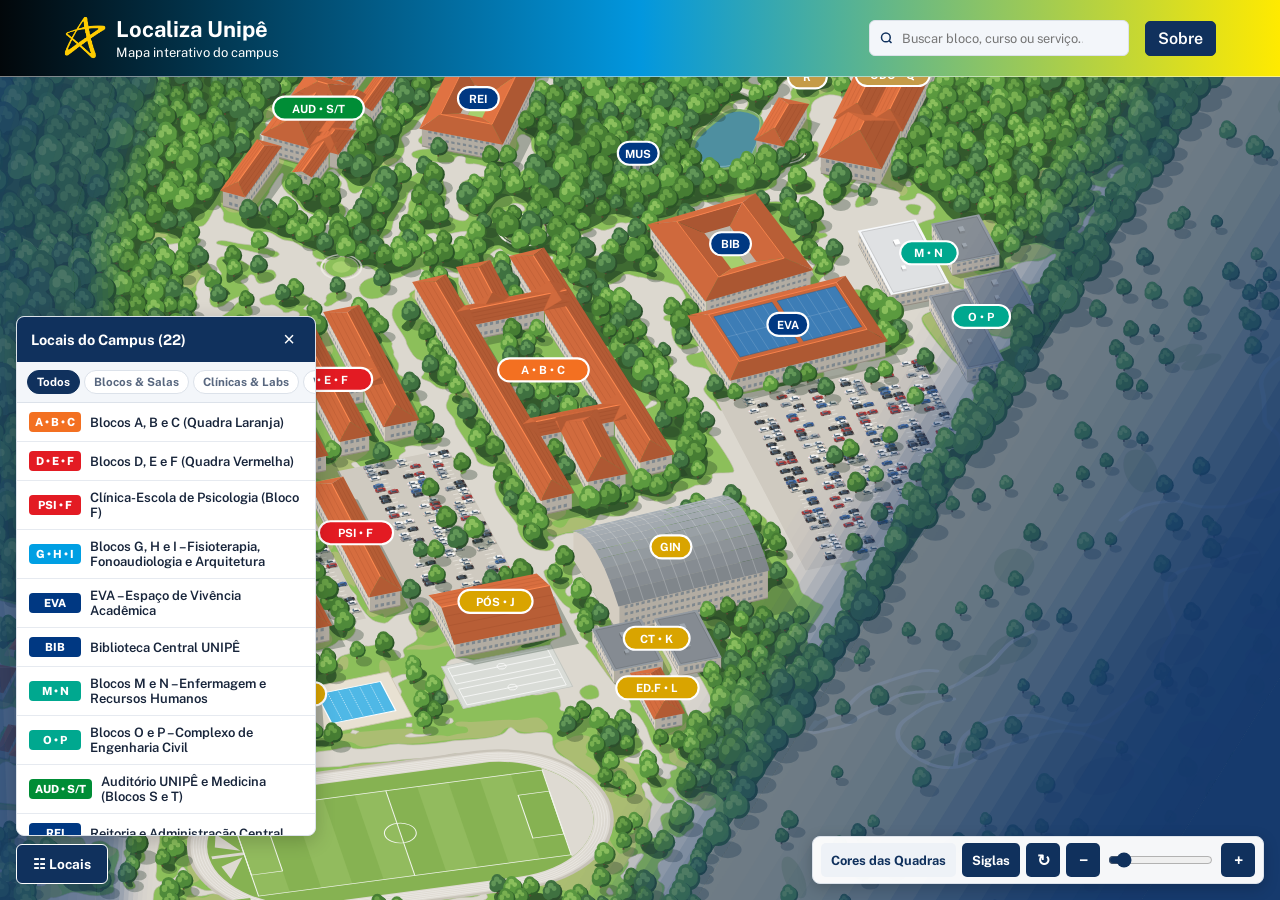
==== commit 6fb65de8: "Adiciona busca, controles do mapa e informações do projeto" ====
--- a/index.html
+++ b/index.html
@@ -6,6 +6,9 @@
   <meta name="viewport" content="width=device-width, initial-scale=1.0">
   <meta name="theme-color" content="#217a57">
   <title>Localiza Unipê — Mapa interativo do campus</title>
+  <link rel="preconnect" href="https://fonts.googleapis.com">
+  <link rel="preconnect" href="https://fonts.gstatic.com" crossorigin>
+  <link href="https://fonts.googleapis.com/css2?family=Public+Sans:wght@500;600;700;800&display=swap" rel="stylesheet">
   <link rel="stylesheet" href="style.css">
 </head>
 
@@ -26,13 +29,15 @@
       </div>
     </div>
 
-    <!-- <Nav> Navegação principal. -->
-    <nav>
+    <div class="caixa-busca">
+      <svg class="icone-busca" width="15" height="15" viewBox="0 0 24 24" fill="none" stroke="currentColor" stroke-width="2.4" aria-hidden="true"><circle cx="11" cy="11" r="7"></circle><line x1="20" y1="20" x2="16.2" y2="16.2"></line></svg>
+      <input type="search" id="input-busca" class="input-busca" placeholder="Buscar bloco, curso ou serviço..." autocomplete="off" aria-label="Buscar local no campus" aria-controls="resultados-busca" aria-expanded="false">
+      <button type="button" id="btn-limpar-busca" class="btn-limpar-busca" aria-label="Limpar busca" hidden>&times;</button>
+      <div id="resultados-busca" class="resultados-busca" hidden></div>
+    </div>
+    <nav aria-label="Navegação principal">
       <ul class="nav-links">
-        <li><a href="#">Mapa</a></li>
-        <li><a href="#">Sobre</a></li>
-        <li><a href="#">Portfolio</a></li>
-        <li><a href="#">Contact</a></li>
+        <li><button id="abrir-sobre" class="botao-sobre" type="button" aria-haspopup="dialog" aria-controls="dialogo-sobre">Sobre</button></li>
       </ul>
     </nav>
   </header>
@@ -42,6 +47,26 @@
 
     <div class="area-mapa">
       <svg id="mapa" xmlns="http://www.w3.org/2000/svg" role="img" aria-label="Mapa ilustrado do campus UNIPÊ"></svg>
+      <aside id="painel-locais" class="painel-locais" aria-label="Lista de locais do campus">
+        <div class="painel-locais-topo"><span id="titulo-lista-locais"></span><button type="button" id="btn-fechar-locais" aria-label="Fechar lista de locais">&times;</button></div>
+        <div class="filtros-categoria" aria-label="Filtrar locais por categoria">
+          <button type="button" class="chip-categoria ativo" data-cat="todos" aria-pressed="true">Todos</button>
+          <button type="button" class="chip-categoria" data-cat="academico" aria-pressed="false">Blocos &amp; Salas</button>
+          <button type="button" class="chip-categoria" data-cat="clinicas" aria-pressed="false">Clínicas &amp; Labs</button>
+          <button type="button" class="chip-categoria" data-cat="vivencia" aria-pressed="false">Vivência &amp; Adm</button>
+          <button type="button" class="chip-categoria" data-cat="esportes" aria-pressed="false">Esportes &amp; Acesso</button>
+        </div>
+        <ul id="lista-locais" class="lista-locais"></ul>
+      </aside>
+      <button type="button" id="btn-locais-toggle" class="btn-locais-toggle" aria-controls="painel-locais" aria-expanded="true">☷ <span>Locais</span></button>
+      <div class="controles-mapa" role="group" aria-label="Controles de visualização do mapa">
+        <button type="button" id="btn-modo-quadras" class="btn-controle-texto" aria-pressed="false">Cores das Quadras</button>
+        <button type="button" id="btn-rotulos" class="btn-controle-texto ativo" aria-pressed="true">Siglas</button>
+        <button type="button" id="btn-reset" aria-label="Restaurar visão do mapa" title="Restaurar visão do mapa">&#8635;</button>
+        <button type="button" id="btn-zoom-out" aria-label="Diminuir zoom">&minus;</button>
+        <input type="range" id="slider-zoom" min="1" max="8" step="0.1" value="1" aria-label="Nível de zoom">
+        <button type="button" id="btn-zoom-in" aria-label="Aumentar zoom">+</button>
+      </div>
       <aside id="painel-local" class="painel-local" aria-labelledby="local-titulo" hidden>
         <div class="painel-cabecalho">
           <button id="fechar-painel" class="fechar-painel" type="button" aria-label="Fechar informações">×</button>
@@ -66,6 +91,28 @@
     </div>
   </main>
 
+  <dialog id="dialogo-sobre" class="dialogo-sobre" aria-labelledby="sobre-titulo">
+    <div class="sobre-cabecalho">
+      <div><span class="sobre-identificacao">LOCALIZA UNIPÊ</span><h2 id="sobre-titulo">Sobre o projeto</h2></div>
+      <button id="fechar-sobre" class="fechar-sobre" type="button" aria-label="Fechar informações sobre o projeto">&times;</button>
+    </div>
+    <div class="sobre-conteudo">
+      <p>O Localiza Unipê é um mapa interativo do campus, criado para ajudar estudantes e visitantes a encontrar blocos, setores e serviços da instituição.</p>
+      <h3>Como foi feito</h3>
+      <p>O projeto foi desenvolvido como uma aplicação web front-end. Os dados e a geometria do campus foram organizados para criar um mapa ilustrado e interativo, com busca, informações dos locais e controles de visualização.</p>
+      <h3>Tecnologias utilizadas</h3>
+      <p>HTML para a estrutura, CSS para a aparência e JavaScript para as interações. O mapa é desenhado em SVG, e o Git e o GitHub são usados no controle de versão do projeto.</p>
+      <h3>Responsáveis</h3>
+      <ul class="sobre-equipe">
+        <li>Marcelo Felix Araujo</li>
+        <li>Afonso Michel Silva Pereira</li>
+        <li>Júlio César Dos Anjos</li>
+        <li>Naassom Do Nascimento Melo</li>
+        <li>Cirilo Leandro Venancio</li>
+      </ul>
+    </div>
+  </dialog>
+
   <!-- Arquivos JavaScript separados do projeto. -->
   <script src="campus-data.js"></script>
   <script src="campus-map.js"></script>
--- a/style.css
+++ b/style.css
@@ -1,8 +1,9 @@
 /* Folha de estilo limpa para o Localiza Unipê. */
 :root {
   color-scheme: light;
-  font-family: Arial, Helvetica, sans-serif;
-}
+  font-family: 'Public Sans', -apple-system, BlinkMacSystemFont, 'Segoe UI', sans-serif;
+}
+
 
 * {
   box-sizing: border-box;
@@ -242,3 +243,63 @@
   .local-figura img { height: 145px; }
 
 }
+
+/* Busca, lista de locais e controles de visualização. */
+.cabecalho { position: relative; z-index: 10; gap: 16px; grid-template-columns: 1fr minmax(0, 260px) auto; border-bottom: 1px solid #ffffff80; }
+.botao-sobre { display: inline-block; padding: 7px 12px; border: 1px solid #10315d; border-radius: 5px; background: #10315d; color: #fff; font: inherit; font-weight: 600; cursor: pointer; }
+.botao-sobre:hover, .botao-sobre:focus-visible { background: #19477f; }
+.dialogo-sobre { width: min(560px, calc(100% - 32px)); max-height: calc(100% - 32px); padding: 0; overflow-y: auto; border: 0; border-radius: 12px; background: #fff; color: #17243a; box-shadow: 0 18px 60px #0006; }
+.dialogo-sobre::backdrop { background: #071b33b3; }
+.sobre-cabecalho { display: flex; align-items: flex-start; justify-content: space-between; gap: 16px; padding: 24px 26px 18px; background: #10315d; color: #fff; }
+.sobre-identificacao { color: #b8d6f3; font-size: .7rem; font-weight: 800; letter-spacing: .08em; }
+.sobre-cabecalho h2 { margin: 6px 0 0; font-size: 1.35rem; }
+.fechar-sobre { width: 36px; height: 36px; border: 1px solid #ffffff80; border-radius: 6px; background: transparent; color: #fff; font-size: 24px; line-height: 1; cursor: pointer; }
+.fechar-sobre:hover, .fechar-sobre:focus-visible { background: #ffffff26; }
+.sobre-conteudo { padding: 20px 26px 26px; font-size: .9rem; line-height: 1.6; }
+.sobre-conteudo p { margin: 0; }
+.sobre-conteudo h3 { margin: 20px 0 6px; color: #10315d; font-size: .95rem; }
+.sobre-equipe { margin: 0; padding-left: 20px; }
+.caixa-busca { position: relative; width: min(100%, 260px); justify-self: end; }
+.input-busca { width: 100%; height: 36px; padding: 0 32px; border: 1px solid #dce2ea; border-radius: 6px; background: #f3f6fa; color: #17243a; font: inherit; font-size: .8rem; }
+.icone-busca { position: absolute; left: 10px; top: 50%; transform: translateY(-50%); color: #10315d; pointer-events: none; }
+.btn-limpar-busca { position: absolute; right: 6px; top: 50%; transform: translateY(-50%); border: 0; background: transparent; color: #58677f; cursor: pointer; font-size: 18px; }
+.resultados-busca { position: absolute; z-index: 20; top: calc(100% + 6px); right: 0; width: max(100%, 280px); max-height: 320px; overflow-y: auto; border: 1px solid #dce2ea; border-radius: 8px; background: #fff; box-shadow: 0 5px 20px #0003; color: #17243a; }
+.item-resultado-busca { display: flex; align-items: center; gap: 10px; width: 100%; padding: 10px 12px; border: 0; border-bottom: 1px solid #eef2f6; background: transparent; text-align: left; font: inherit; cursor: pointer; }
+.item-resultado-busca strong, .item-resultado-busca small { display: block; }
+.item-resultado-busca strong { font-size: .83rem; color: #17243a; }
+.item-resultado-busca small { margin-top: 3px; color: #58677f; }
+.busca-vazia { margin: 0; padding: 12px; font-size: .83rem; }
+.painel-locais { position: absolute; z-index: 5; left: 16px; bottom: 64px; display: flex; flex-direction: column; width: min(300px, calc(100% - 32px)); max-height: min(520px, calc(100% - 80px)); overflow: hidden; border: 1px solid #dce2ea; border-radius: 8px; background: #fff; box-shadow: 0 5px 20px #0003; }
+.painel-locais[hidden], .resultados-busca[hidden], .btn-limpar-busca[hidden] { display: none; }
+.painel-locais-topo { display: flex; align-items: center; justify-content: space-between; flex-shrink: 0; padding: 10px 14px; background: #10315d; color: white; font-size: .9rem; font-weight: 700; }
+#btn-fechar-locais { border: 0; background: transparent; color: white; font-size: 20px; cursor: pointer; }
+.filtros-categoria { display: flex; flex-shrink: 0; gap: 4px; padding: 8px 10px; overflow-x: auto; border-bottom: 1px solid #dce2ea; background: #f3f6fa; }
+.chip-categoria { flex-shrink: 0; padding: 4px 9px; border: 1px solid #dce2ea; border-radius: 999px; background: #fff; color: #58677f; font: inherit; font-size: .72rem; font-weight: 700; cursor: pointer; }
+.chip-categoria.ativo { border-color: #10315d; background: #10315d; color: white; }
+.lista-locais { flex: 1; overflow-y: auto; margin: 0; padding: 0; list-style: none; }
+.lista-locais li { border-bottom: 1px solid #dce2eab3; }
+.btn-item-local { display: flex; align-items: center; gap: 9px; width: 100%; padding: 9px 12px; border: 0; background: transparent; color: #17243a; text-align: left; font: inherit; font-size: .81rem; font-weight: 600; cursor: pointer; }
+.btn-item-local:hover, .btn-item-local:focus-visible, .item-resultado-busca:hover, .item-resultado-busca:focus-visible { background: #eaf1f9; }
+.badge-sigla-item { flex-shrink: 0; min-width: 52px; padding: 3px 6px; border-radius: 4px; color: white; text-align: center; font-size: .7rem; font-weight: 800; }
+.btn-locais-toggle { position: absolute; z-index: 6; bottom: 16px; left: 16px; height: 40px; padding: 0 16px; border: 1px solid #fff; border-radius: 6px; background: #10315d; color: #fff; font: inherit; font-size: .85rem; font-weight: 700; cursor: pointer; }
+.controles-mapa { position: absolute; z-index: 5; right: 16px; bottom: 16px; display: flex; align-items: center; gap: 6px; padding: 6px 8px; border: 1px solid #dce2ea; border-radius: 8px; background: #fffffff5; box-shadow: 0 4px 15px #0003; }
+.controles-mapa button { display: inline-flex; align-items: center; justify-content: center; width: 34px; height: 34px; border: 0; border-radius: 5px; background: #10315d; color: white; font: inherit; font-weight: 700; cursor: pointer; }
+.controles-mapa .btn-controle-texto { width: auto; padding: 0 10px; background: #eef2f7; color: #10315d; font-size: .8rem; }
+.controles-mapa .btn-controle-texto.ativo { background: #10315d; color: white; }
+#slider-zoom { width: 105px; accent-color: #10315d; cursor: pointer; }
+#mapa.modo-quadras .predio { --preenchimento-predio: color-mix(in srgb, var(--cor-quadra, #003882) 42%, transparent); --largura-contorno: 1.1; }
+@media (max-width: 850px) {
+  .cabecalho { grid-template-columns: minmax(0, 1fr) minmax(0, 220px) auto; gap: 8px; padding: .6rem 3%; }
+  .caixa-busca { width: 100%; }
+}
+@media (max-width: 600px) {
+  .cabecalho { grid-template-columns: minmax(0, 1fr) auto; }
+  .cabecalho .marca { grid-column: 1 / -1; }
+  .caixa-busca { grid-column: 1; width: 100%; }
+  .controles-mapa { right: 8px; bottom: 8px; gap: 3px; padding: 4px; }
+  .controles-mapa .btn-controle-texto { padding: 0 5px; font-size: .67rem; }
+  .controles-mapa button { width: 28px; height: 30px; }
+  #slider-zoom { width: 45px; }
+  .btn-locais-toggle { left: 8px; bottom: 8px; height: 40px; padding: 0 9px; }
+  .painel-locais { left: 8px; bottom: 56px; }
+}
